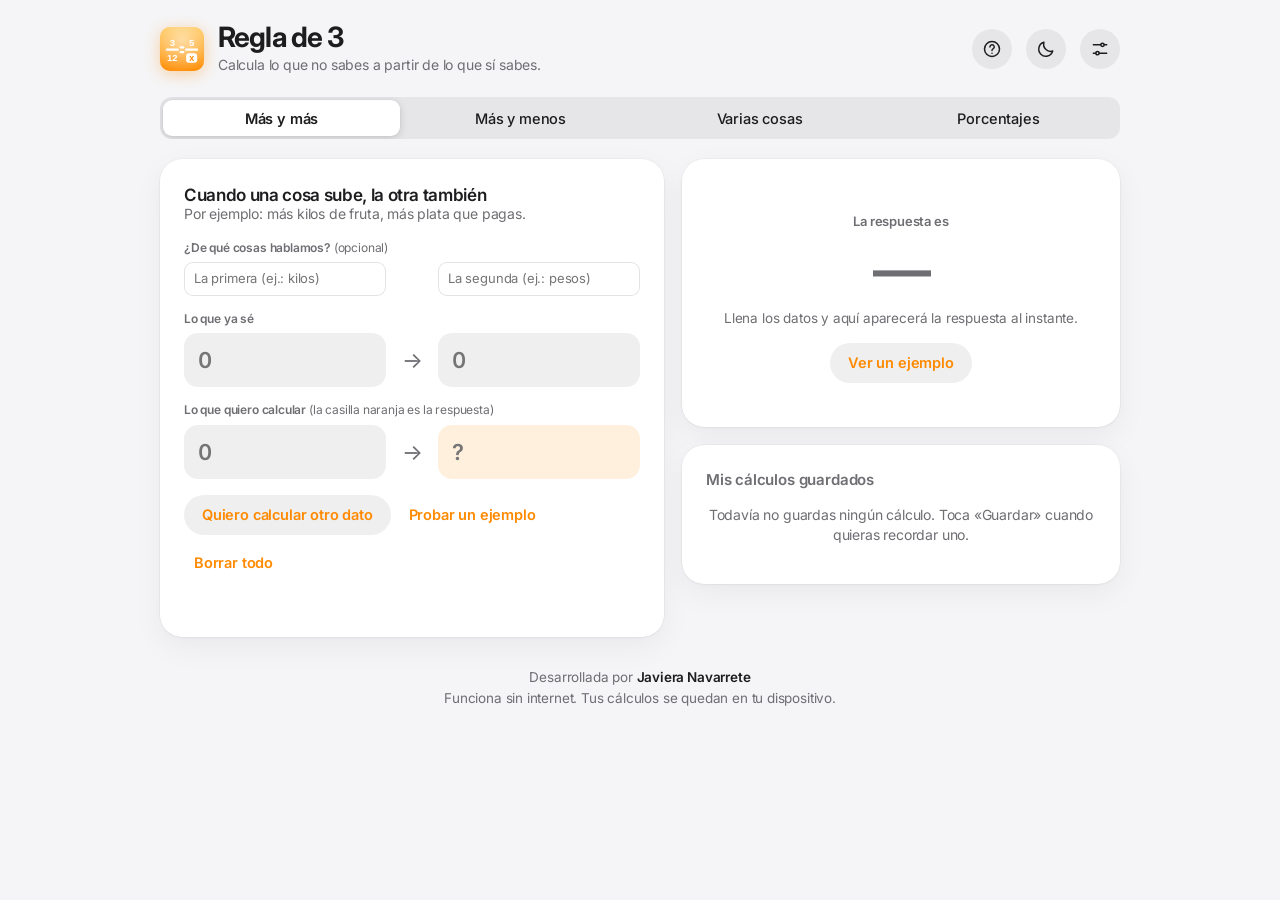
==== ui/index.html @ 606f2bc3 "Regla de 3 1.0: regla de tres directa, inversa y compuesta, porcentajes e IVA, paso a paso en lengua" ====
<!doctype html>
<html lang="es" data-tema="auto">
<head>
<meta charset="utf-8">
<meta name="viewport" content="width=device-width,initial-scale=1,viewport-fit=cover">
<meta name="color-scheme" content="light dark">
<title>Regla de 3</title>
<link rel="icon" href="icono.svg">
<link rel="stylesheet" href="css/app.css">
</head>
<body>
<div class="wrap">
 <header>
  <img class="mk" src="icono.svg" alt="" width="44" height="44">
  <div><h1>Regla de 3</h1><p>Calcula lo que no sabes a partir de lo que sí sabes.</p></div>
  <span class="sp"></span>
  <button class="ib" id="b-ayuda" aria-label="Ayuda: ¿cuál elijo?"><svg viewBox="0 0 24 24"><circle cx="12" cy="12" r="9"/><path d="M9.5 9.5a2.6 2.6 0 1 1 3.7 2.4c-.8.4-1.2.9-1.2 1.8M12 17h.01"/></svg></button><button class="ib" id="b-tema" aria-label="Cambiar entre modo claro y oscuro"><svg viewBox="0 0 24 24" id="ic-tema"><circle cx="12" cy="12" r="4"/><path d="M12 3v2M12 19v2M3 12h2M19 12h2M5.6 5.6 7 7M17 17l1.4 1.4M18.4 5.6 17 7M7 17l-1.4 1.4"/></svg></button><button class="ib" id="b-aj" aria-label="Ajustes"><svg viewBox="0 0 24 24"><path d="M4 7h9M17 7h3M4 17h3M11 17h9"/><circle cx="15" cy="7" r="2"/><circle cx="9" cy="17" r="2"/></svg></button>
 </header>
 <div class="seg" id="modos" role="group" aria-label="¿Qué quieres calcular?"><i class="th"></i>
  <button data-m="directa" aria-pressed="true">Más y más</button><button data-m="inversa" aria-pressed="false">Más y menos</button><button data-m="compuesta" aria-pressed="false">Varias cosas</button><button data-m="pct" aria-pressed="false">Porcentajes</button>
 </div>
 <div class="cols">
  <div><div class="card" id="form"></div></div>
  <div><div class="card" id="resultado"></div><div class="card" id="historial"></div></div>
 </div>
 <footer class="pie"><p>Desarrollada por <b>Javiera Navarrete</b></p><p>Funciona sin internet. Tus cálculos se quedan en tu dispositivo.</p></footer>
</div>
<dialog id="dlg-ayuda"><div class="b"><h3>¿Cuál elijo?</h3><p class="mut">Elige según lo que te pasa. Toca un ejemplo para probarlo.</p><div id="ayuda-lista"></div><div style="text-align:right;margin-top:12px"><button class="btn p" id="ay-ok">Entendido</button></div></div></dialog>
<dialog id="dlg-aj"><div class="b"><h3>Ajustes</h3>
 <div class="row"><span>Cuántos decimales mostrar</span><select id="aj-dec"><option>0</option><option>1</option><option selected>2</option><option>3</option><option>4</option><option>6</option></select></div>
 <div class="row"><span>Colores</span><select id="aj-tema"><option value="auto">Automático (como tu dispositivo)</option><option value="claro">Modo claro</option><option value="oscuro">Modo oscuro</option></select></div>
 <div class="row"><span>Mostrar los ceros del final</span><select id="aj-ceros"><option value="0">No</option><option value="1">Sí</option></select></div>
 <p style="color:var(--mut);font-size:13px;margin:14px 0 4px">Todo se calcula en tu dispositivo, sin internet. Lo que guardas se queda solo aquí.</p>
 <div style="text-align:right;margin-top:10px"><button class="btn p" id="aj-ok">Listo</button></div></div></dialog>
<div class="toast" id="toast"></div>
<script src="js/dispositivo.js"></script>
<script src="js/regla3.js"></script>
<script src="js/ui.js"></script>
</body>
</html>
---- ui/css/app.css ----
@font-face{font-family:"Inter";font-weight:400;src:url(../fuentes/Inter-400.ttf) format("truetype")}
@font-face{font-family:"Inter";font-weight:500;src:url(../fuentes/Inter-500.ttf) format("truetype")}
@font-face{font-family:"Inter";font-weight:600;src:url(../fuentes/Inter-600.ttf) format("truetype")}
@font-face{font-family:"Inter";font-weight:700;src:url(../fuentes/InterDisplay-700.ttf) format("truetype")}
:root{--bg:#F5F5F7;--sf:#fff;--sf2:#F5F5F7;--ink:#1D1D1F;--mut:#6E6E73;--line:rgba(60,60,67,.14);--fill:rgba(120,120,128,.12);--ac:#FF8A00;--ac-ink:#fff;--ac-soft:rgba(255,138,0,.13);--ok:#248A3D;--bad:#D70015;--bad-soft:rgba(255,59,48,.12);
 --sh:0 0 0 .5px rgba(0,0,0,.06),0 1px 3px rgba(0,0,0,.03),0 10px 30px rgba(0,0,0,.05);--sans:"Inter",-apple-system,BlinkMacSystemFont,"SF Pro Text","Segoe UI Variable Text","Segoe UI",Roboto,Arial,sans-serif;--sp:cubic-bezier(.32,1.25,.5,1);color-scheme:light}
@media (prefers-color-scheme:dark){:root:not([data-tema="claro"]){--bg:#000;--sf:#1C1C1E;--sf2:#2C2C2E;--ink:#F5F5F7;--mut:#98989D;--line:rgba(235,235,245,.16);--fill:rgba(120,120,128,.28);--ac:#FF9F0A;--ac-ink:#1a1100;--ac-soft:rgba(255,159,10,.2);--ok:#30D158;--bad:#FF453A;--bad-soft:rgba(255,69,58,.18);--sh:0 0 0 .5px rgba(255,255,255,.07);color-scheme:dark}}
:root[data-tema="oscuro"]{--bg:#000;--sf:#1C1C1E;--sf2:#2C2C2E;--ink:#F5F5F7;--mut:#98989D;--line:rgba(235,235,245,.16);--fill:rgba(120,120,128,.28);--ac:#FF9F0A;--ac-ink:#1a1100;--ac-soft:rgba(255,159,10,.2);--ok:#30D158;--bad:#FF453A;--bad-soft:rgba(255,69,58,.18);--sh:0 0 0 .5px rgba(255,255,255,.07);color-scheme:dark}
*{box-sizing:border-box}html,body{margin:0;background:var(--bg);color:var(--ink);font:16px/1.47 var(--sans);letter-spacing:-.011em;-webkit-font-smoothing:antialiased;accent-color:var(--ac)}
button,input,select{font:inherit;color:inherit;letter-spacing:inherit}button{cursor:pointer}
:focus-visible{outline:0;box-shadow:0 0 0 4px color-mix(in srgb,var(--ac) 40%,transparent)}
.wrap{max-width:1040px;margin:0 auto;padding:max(22px,env(safe-area-inset-top)) clamp(16px,3.4vw,40px) calc(40px + env(safe-area-inset-bottom))}
header{display:flex;align-items:center;gap:14px;margin-bottom:22px}
header .mk{width:44px;height:44px;flex:none;filter:drop-shadow(0 3px 8px rgba(255,138,0,.35))}
header h1{font-size:28px;font-weight:700;letter-spacing:-.03em;margin:0;line-height:1.1}header p{margin:2px 0 0;color:var(--mut);font-size:14px}
header .sp{flex:1}.ib{width:40px;height:40px;border-radius:50%;border:0;background:var(--fill);display:grid;place-items:center}.ib svg{width:20px;height:20px;stroke:var(--ink);fill:none;stroke-width:1.8;stroke-linecap:round;stroke-linejoin:round}
.seg{position:relative;display:flex;background:var(--fill);border-radius:12px;padding:3px;gap:2px;margin-bottom:20px;overflow:auto}
.seg .th{position:absolute;top:3px;bottom:3px;left:0;border-radius:9px;background:var(--sf);box-shadow:0 0 0 .5px rgba(0,0,0,.04),0 2px 8px rgba(0,0,0,.14);transition:transform .34s var(--sp),width .3s;pointer-events:none}
.seg button{position:relative;z-index:1;flex:1;border:0;background:transparent;min-height:36px;padding:0 14px;border-radius:9px;font-weight:500;font-size:14.5px;white-space:nowrap}
.seg button[aria-pressed="true"]{font-weight:600}
.cols{display:grid;grid-template-columns:minmax(0,1.15fr) minmax(0,1fr);gap:18px;align-items:start}
.card{background:var(--sf);border-radius:22px;box-shadow:var(--sh);padding:24px}
.card+.card{margin-top:18px}h2{font-size:15px;font-weight:600;margin:0 0 14px;color:var(--mut);text-transform:none}
.sub{display:flex;gap:6px;flex-wrap:wrap;margin-bottom:16px}.sub button{border:0;background:var(--fill);border-radius:99px;min-height:34px;padding:0 14px;font-size:13.5px;font-weight:500}.sub button[aria-pressed="true"]{background:var(--ac);color:var(--ac-ink)}
.grid4{display:grid;grid-template-columns:1fr 36px 1fr;gap:10px 8px;align-items:center}
.lab{font-size:12px;font-weight:600;color:var(--mut);margin-bottom:5px;display:block}
.fld{position:relative}.fld input{width:100%;min-height:54px;border:0;border-radius:14px;background:var(--fill);padding:0 14px;font-size:22px;font-weight:600;letter-spacing:-.02em;font-variant-numeric:tabular-nums;transition:box-shadow .15s,background .15s}
.fld input:focus{outline:0;background:var(--sf);box-shadow:0 0 0 4px color-mix(in srgb,var(--ac) 40%,transparent)}
.fld.inc input{background:var(--ac-soft);color:var(--ac);cursor:default}.fld.err input{box-shadow:0 0 0 2px var(--bad)}
.fld .u{position:absolute;right:12px;top:50%;transform:translateY(-50%);font-size:12px;color:var(--mut);pointer-events:none}
.arrow{text-align:center;color:var(--mut);font-size:22px}.nm{display:grid;grid-template-columns:1fr 36px 1fr;gap:8px;margin-bottom:12px}
.nm input{width:100%;min-height:34px;border:0;border-radius:9px;background:transparent;box-shadow:inset 0 0 0 1px var(--line);padding:0 10px;font-size:13px}
.rowlab{font-size:12px;font-weight:600;color:var(--mut);margin:14px 0 6px}
.btn{display:inline-flex;align-items:center;justify-content:center;gap:7px;min-height:40px;padding:0 18px;border:0;border-radius:99px;background:var(--fill);color:var(--ac);font-weight:600;font-size:14.5px;transition:transform .15s,filter .15s}
.btn:active{transform:scale(.97)}.btn.p{background:var(--ac);color:var(--ac-ink)}.btn.g{background:transparent;padding:0 10px}
.res{text-align:center;padding:26px 16px 20px}.res small{color:var(--mut);font-weight:600;font-size:13px}.res .v{font-size:clamp(38px,7vw,58px);font-weight:700;letter-spacing:-.04em;line-height:1.1;margin:6px 0;word-break:break-all;font-variant-numeric:tabular-nums}
.res .v.vac{color:var(--mut);font-weight:600}.res .ex{color:var(--mut);font-size:13.5px}
.acts{display:flex;gap:8px;justify-content:center;margin-top:14px;flex-wrap:wrap}
.pasos{margin:0;padding:0;list-style:none;counter-reset:p}.pasos li{counter-increment:p;position:relative;padding:10px 0 10px 40px;border-bottom:.5px solid var(--line);font-size:15px}
.pasos li:last-child{border:0;font-weight:600}.pasos li::before{content:counter(p);position:absolute;left:0;top:10px;width:26px;height:26px;border-radius:50%;background:var(--ac-soft);color:var(--ac);display:grid;place-items:center;font-size:13px;font-weight:700}
.frm{background:var(--sf2);border-radius:12px;padding:10px 14px;margin:0 0 10px;font-weight:600;text-align:center}
.msg{color:var(--bad);font-size:13.5px;margin-top:10px;min-height:20px}
.hist{margin:0;padding:0;list-style:none}.hist li{display:flex;gap:10px;align-items:center;padding:11px 0;border-bottom:.5px solid var(--line);cursor:pointer}
.hist li:last-child{border:0}.hist b{font-variant-numeric:tabular-nums}.hist small{color:var(--mut);display:block}.hist .t{flex:1;min-width:0}.hist .t span{display:block;white-space:nowrap;overflow:hidden;text-overflow:ellipsis}
.vacio{color:var(--mut);text-align:center;padding:14px 0;font-size:14px}
.lnk{border:0;background:transparent;color:var(--ac);font-weight:600;padding:6px 0;font-size:14px}
dialog{border:0;border-radius:22px;padding:0;width:min(440px,92vw);background:var(--sf);color:var(--ink);box-shadow:0 24px 80px rgba(0,0,0,.35)}dialog::backdrop{background:rgba(0,0,0,.35);backdrop-filter:blur(6px)}
dialog .b{padding:22px 24px}dialog h3{margin:0 0 14px;font-size:20px;letter-spacing:-.02em}dialog .row{display:flex;align-items:center;gap:12px;padding:12px 0;border-bottom:.5px solid var(--line)}dialog .row:last-child{border:0}dialog .row span{flex:1}
dialog select{border:0;background:var(--fill);border-radius:10px;min-height:38px;padding:0 10px}
.toast{position:fixed;left:50%;bottom:26px;transform:translate(-50%,20px);background:var(--ink);color:var(--bg);padding:10px 18px;border-radius:99px;font-weight:600;font-size:14px;opacity:0;pointer-events:none;transition:all .3s var(--sp);z-index:9}.toast.on{opacity:1;transform:translate(-50%,0)}
.tg{display:flex;background:var(--fill);border-radius:99px;padding:2px}.tg button{border:0;background:transparent;border-radius:99px;min-height:30px;padding:0 12px;font-size:13px;font-weight:600;color:var(--mut)}.tg button[aria-pressed="true"]{background:var(--sf);color:var(--ink);box-shadow:0 1px 4px rgba(0,0,0,.18)}
.crow{display:grid;grid-template-columns:1fr 1fr auto;gap:8px;align-items:end;margin-bottom:10px}.crow .x{width:34px;height:34px;border:0;border-radius:50%;background:var(--fill);color:var(--mut);margin-bottom:10px}
.crow .tg{grid-column:1/-1}
/* adaptación por dispositivo */
html[data-ventana="compacta"] .cols,html[data-ventana="media"][data-orientacion="vertical"] .cols{grid-template-columns:1fr}
html[data-altura="baja"] .wrap{padding-top:12px}html[data-altura="baja"] header{margin-bottom:12px}html[data-altura="baja"] header p{display:none}
html[data-altura="baja"][data-orientacion="horizontal"] .cols{grid-template-columns:1fr 1fr}
html[data-entrada="tactil"] .btn{min-height:46px}html[data-entrada="tactil"] .fld input{min-height:58px}html[data-entrada="tactil"] .sub button{min-height:40px}
html[data-ventana="compacta"] .card{padding:18px;border-radius:20px}html[data-ventana="compacta"] header h1{font-size:24px}
@media (prefers-reduced-motion:reduce){*{transition:none!important;animation:none!important}}

html[data-ventana="compacta"] .seg button{padding:0 8px;font-size:14px}

.mut{color:var(--mut);font-size:14px;margin:0 0 12px}
.pie{margin-top:30px;text-align:center;color:var(--mut);font-size:13.5px;line-height:1.6}.pie p{margin:0}.pie b{color:var(--ink);font-weight:600}
.sub-t{color:var(--mut);font-size:14px;margin:-8px 0 14px}
.ej{display:flex;gap:12px;align-items:center;padding:12px 0;border-bottom:.5px solid var(--line)}.ej:last-child{border:0}.ej .t{flex:1}.ej b{display:block}.ej small{color:var(--mut);display:block;line-height:1.4}
.hint{color:var(--bad);font-size:13.5px;margin-top:10px;display:none}.hint.on{display:block}
.lead{font-weight:600;margin:0 0 4px;font-size:17px;letter-spacing:-.02em}

html[data-tema="oscuro"] .seg .th{background:var(--sf2)}
@media (prefers-color-scheme:dark){html:not([data-tema="claro"]) .seg .th{background:var(--sf2)}}
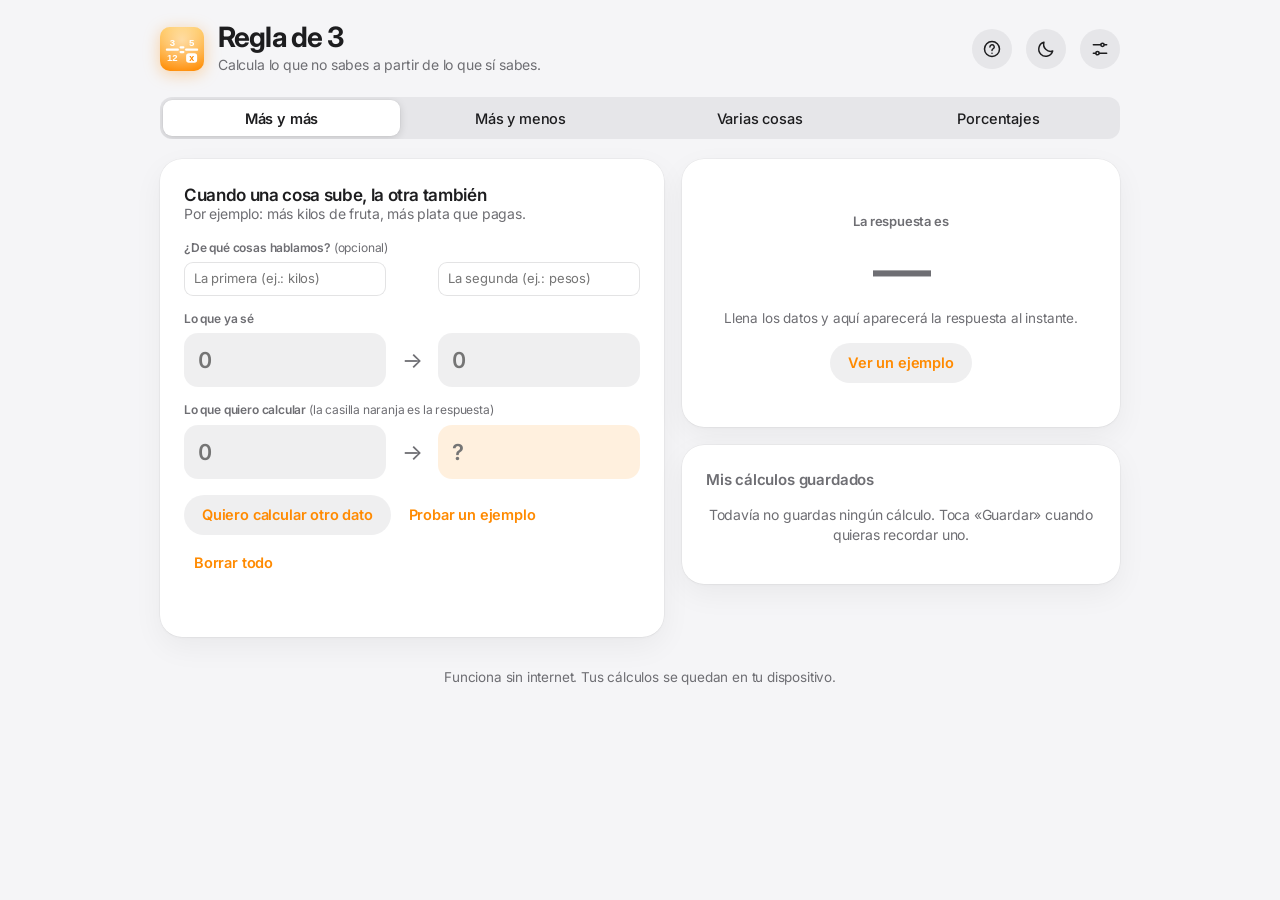
==== commit a0b7fa3d: "Accesibilidad y saneamiento: versión 1.0.1, ortografía en interfaz Symbian e íconos" ====
--- a/ui/index.html
+++ b/ui/index.html
@@ -23,7 +23,7 @@
   <div><div class="card" id="form"></div></div>
   <div><div class="card" id="resultado"></div><div class="card" id="historial"></div></div>
  </div>
- <footer class="pie"><p>Desarrollada por <b>Javiera Navarrete</b></p><p>Funciona sin internet. Tus cálculos se quedan en tu dispositivo.</p></footer>
+ <footer class="pie"><p>Funciona sin internet. Tus cálculos se quedan en tu dispositivo.</p></footer>
 </div>
 <dialog id="dlg-ayuda"><div class="b"><h3>¿Cuál elijo?</h3><p class="mut">Elige según lo que te pasa. Toca un ejemplo para probarlo.</p><div id="ayuda-lista"></div><div style="text-align:right;margin-top:12px"><button class="btn p" id="ay-ok">Entendido</button></div></div></dialog>
 <dialog id="dlg-aj"><div class="b"><h3>Ajustes</h3>
